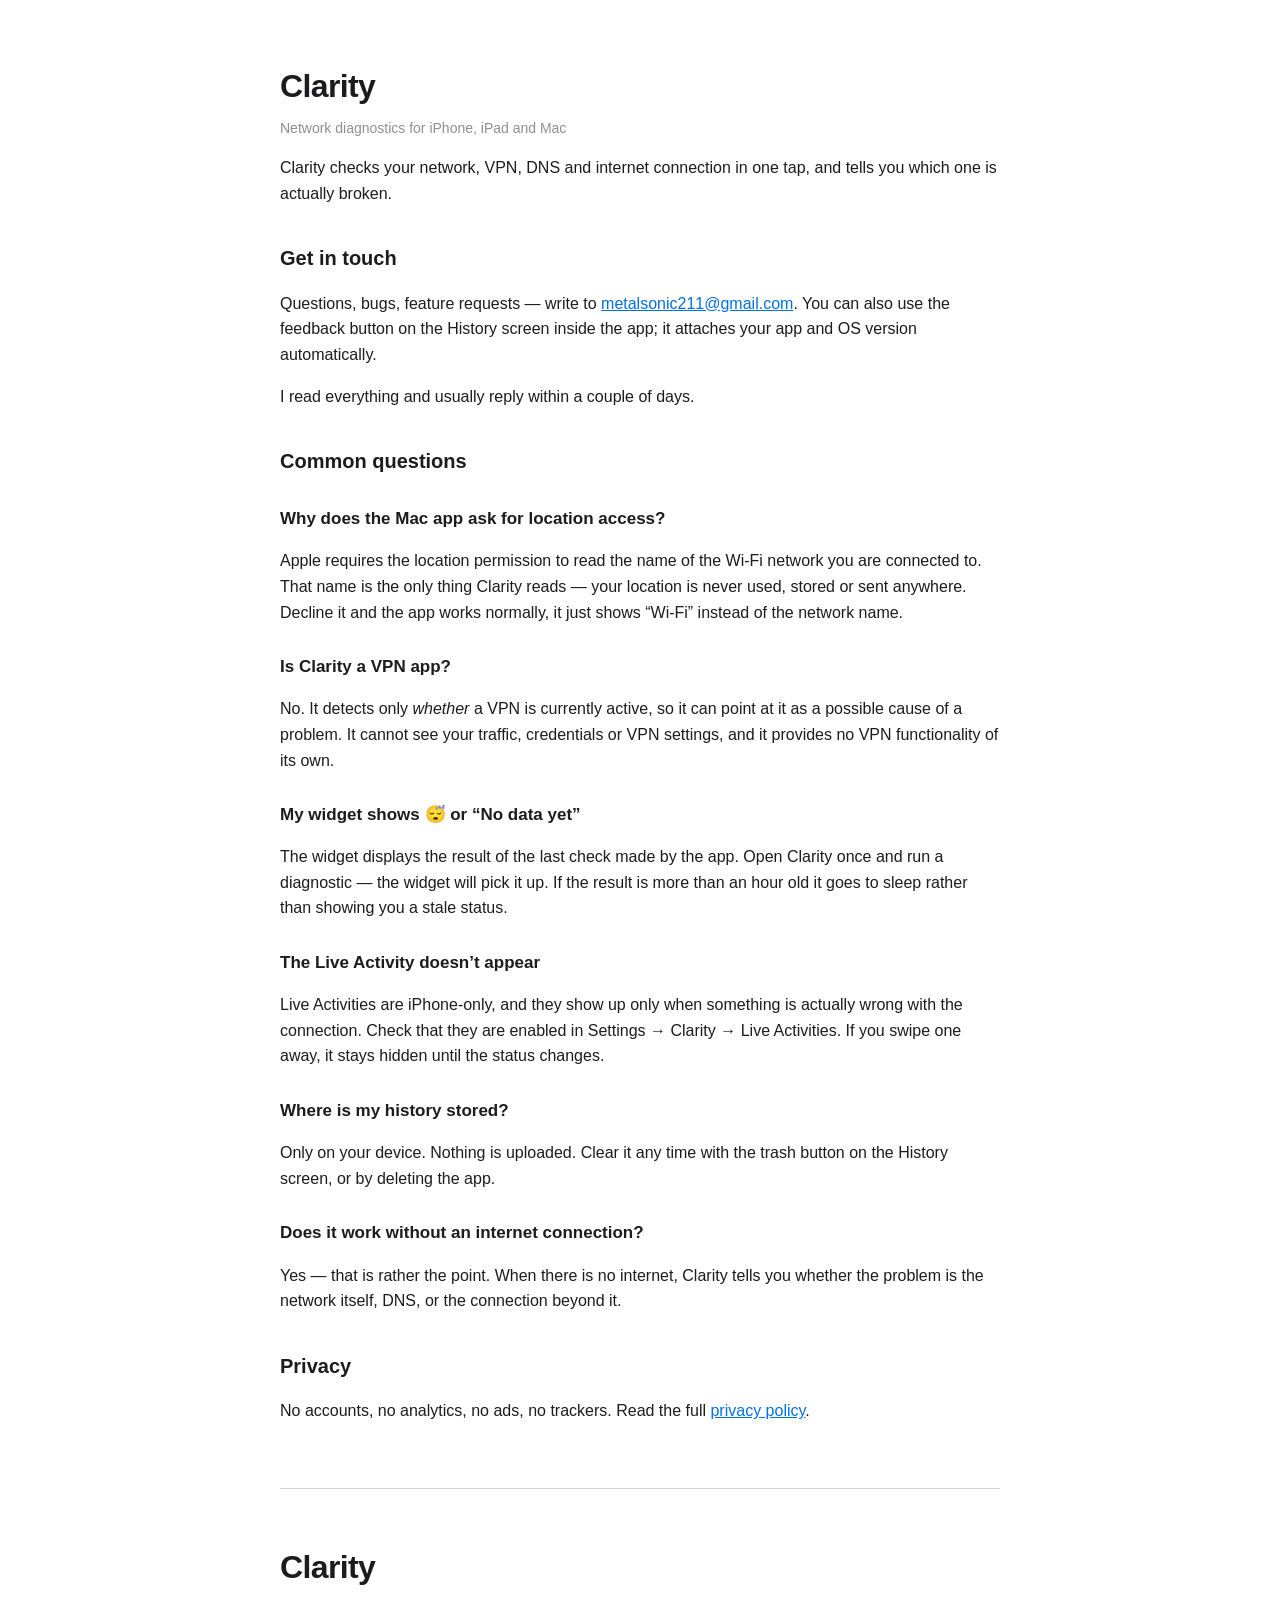
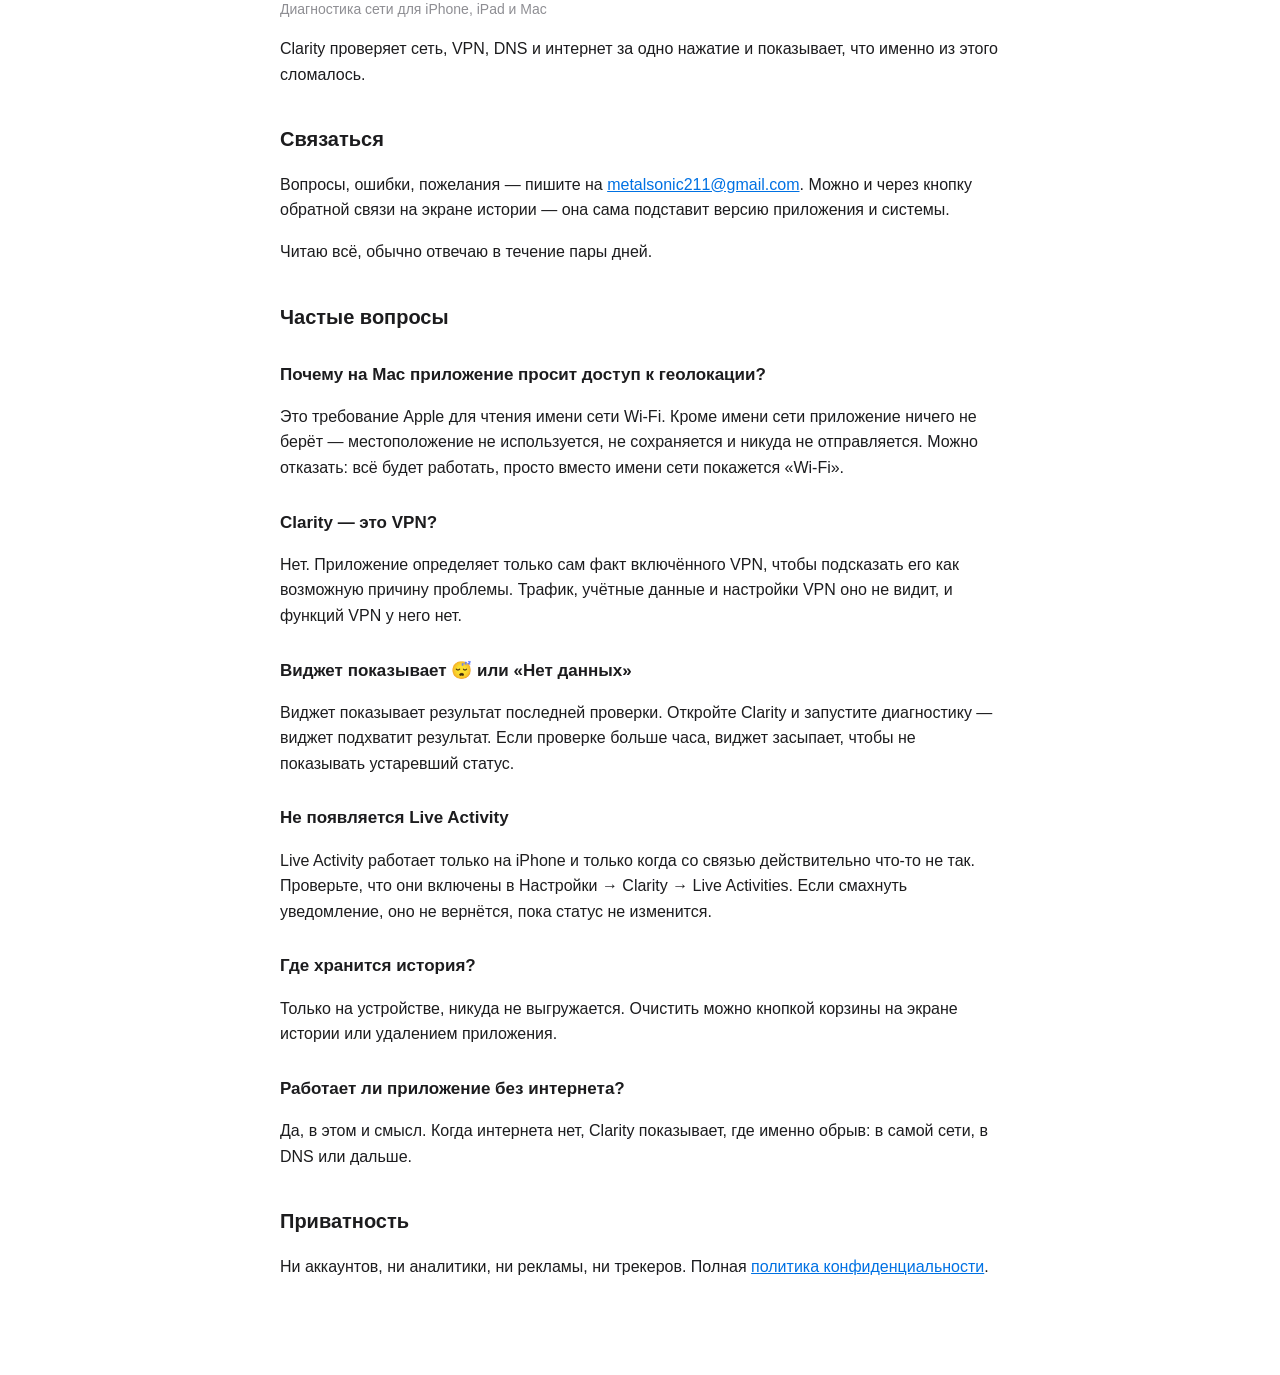
==== index.html @ 90e9c1cc "Add Clarity support and privacy pages Static bilingual pages for the two URLs App Store Connect requ" ====
<!doctype html>
<html lang="en">
<head>
<meta charset="utf-8">
<meta name="viewport" content="width=device-width, initial-scale=1">
<title>Clarity — Support</title>
<link rel="stylesheet" href="style.css">
</head>
<body>

<h1>Clarity</h1>
<p class="updated">Network diagnostics for iPhone, iPad and Mac</p>

<p>Clarity checks your network, VPN, DNS and internet connection in one tap, and
tells you which one is actually broken.</p>

<h2>Get in touch</h2>
<p>Questions, bugs, feature requests — write to
<a href="mailto:metalsonic211@gmail.com">metalsonic211@gmail.com</a>.
You can also use the feedback button on the History screen inside the app; it
attaches your app and OS version automatically.</p>
<p>I read everything and usually reply within a couple of days.</p>

<h2>Common questions</h2>

<h3>Why does the Mac app ask for location access?</h3>
<p>Apple requires the location permission to read the name of the Wi-Fi network
you are connected to. That name is the only thing Clarity reads — your location
is never used, stored or sent anywhere. Decline it and the app works normally,
it just shows “Wi-Fi” instead of the network name.</p>

<h3>Is Clarity a VPN app?</h3>
<p>No. It detects only <em>whether</em> a VPN is currently active, so it can point
at it as a possible cause of a problem. It cannot see your traffic, credentials
or VPN settings, and it provides no VPN functionality of its own.</p>

<h3>My widget shows 😴 or “No data yet”</h3>
<p>The widget displays the result of the last check made by the app. Open Clarity
once and run a diagnostic — the widget will pick it up. If the result is more than
an hour old it goes to sleep rather than showing you a stale status.</p>

<h3>The Live Activity doesn’t appear</h3>
<p>Live Activities are iPhone-only, and they show up only when something is
actually wrong with the connection. Check that they are enabled in
Settings → Clarity → Live Activities. If you swipe one away, it stays hidden
until the status changes.</p>

<h3>Where is my history stored?</h3>
<p>Only on your device. Nothing is uploaded. Clear it any time with the trash
button on the History screen, or by deleting the app.</p>

<h3>Does it work without an internet connection?</h3>
<p>Yes — that is rather the point. When there is no internet, Clarity tells you
whether the problem is the network itself, DNS, or the connection beyond it.</p>

<h2>Privacy</h2>
<p>No accounts, no analytics, no ads, no trackers.
Read the full <a href="privacy.html">privacy policy</a>.</p>

<div class="lang" lang="ru">
<h1>Clarity</h1>
<p class="updated">Диагностика сети для iPhone, iPad и Mac</p>

<p>Clarity проверяет сеть, VPN, DNS и интернет за одно нажатие и показывает,
что именно из этого сломалось.</p>

<h2>Связаться</h2>
<p>Вопросы, ошибки, пожелания — пишите на
<a href="mailto:metalsonic211@gmail.com">metalsonic211@gmail.com</a>.
Можно и через кнопку обратной связи на экране истории — она сама подставит
версию приложения и системы.</p>
<p>Читаю всё, обычно отвечаю в течение пары дней.</p>

<h2>Частые вопросы</h2>

<h3>Почему на Mac приложение просит доступ к геолокации?</h3>
<p>Это требование Apple для чтения имени сети Wi-Fi. Кроме имени сети
приложение ничего не берёт — местоположение не используется, не сохраняется
и никуда не отправляется. Можно отказать: всё будет работать, просто вместо
имени сети покажется «Wi-Fi».</p>

<h3>Clarity — это VPN?</h3>
<p>Нет. Приложение определяет только сам факт включённого VPN, чтобы подсказать
его как возможную причину проблемы. Трафик, учётные данные и настройки VPN оно
не видит, и функций VPN у него нет.</p>

<h3>Виджет показывает 😴 или «Нет данных»</h3>
<p>Виджет показывает результат последней проверки. Откройте Clarity и запустите
диагностику — виджет подхватит результат. Если проверке больше часа, виджет
засыпает, чтобы не показывать устаревший статус.</p>

<h3>Не появляется Live Activity</h3>
<p>Live Activity работает только на iPhone и только когда со связью
действительно что-то не так. Проверьте, что они включены в
Настройки → Clarity → Live Activities. Если смахнуть уведомление, оно
не вернётся, пока статус не изменится.</p>

<h3>Где хранится история?</h3>
<p>Только на устройстве, никуда не выгружается. Очистить можно кнопкой корзины
на экране истории или удалением приложения.</p>

<h3>Работает ли приложение без интернета?</h3>
<p>Да, в этом и смысл. Когда интернета нет, Clarity показывает, где именно
обрыв: в самой сети, в DNS или дальше.</p>

<h2>Приватность</h2>
<p>Ни аккаунтов, ни аналитики, ни рекламы, ни трекеров.
Полная <a href="privacy.html">политика конфиденциальности</a>.</p>
</div>

</body>
</html>
---- style.css ----
:root { color-scheme: light dark; }
body {
  max-width: 720px; margin: 0 auto; padding: 40px 20px 80px;
  font: 16px/1.6 -apple-system, BlinkMacSystemFont, "Segoe UI", Roboto, sans-serif;
  color: #1c1c1e; background: #fff;
}
h1 { font-size: 32px; letter-spacing: -0.02em; margin-bottom: 4px; }
h2 { font-size: 20px; margin-top: 36px; }
h3 { font-size: 17px; margin-top: 28px; margin-bottom: 4px; }
.updated { color: #8e8e93; font-size: 14px; margin-top: 0; }
ul { padding-left: 22px; }
li { margin: 6px 0; }
a { color: #0071e3; }
code { background: #f2f2f7; padding: 2px 6px; border-radius: 5px; font-size: 14px; }
.lang { margin-top: 64px; padding-top: 32px; border-top: 1px solid #d1d1d6; }
.nav { font-size: 14px; margin-bottom: 32px; }

@media (prefers-color-scheme: dark) {
  body { color: #f2f2f7; background: #1c1c1e; }
  code { background: #2c2c2e; }
  a { color: #0a84ff; }
  .lang { border-color: #38383a; }
}
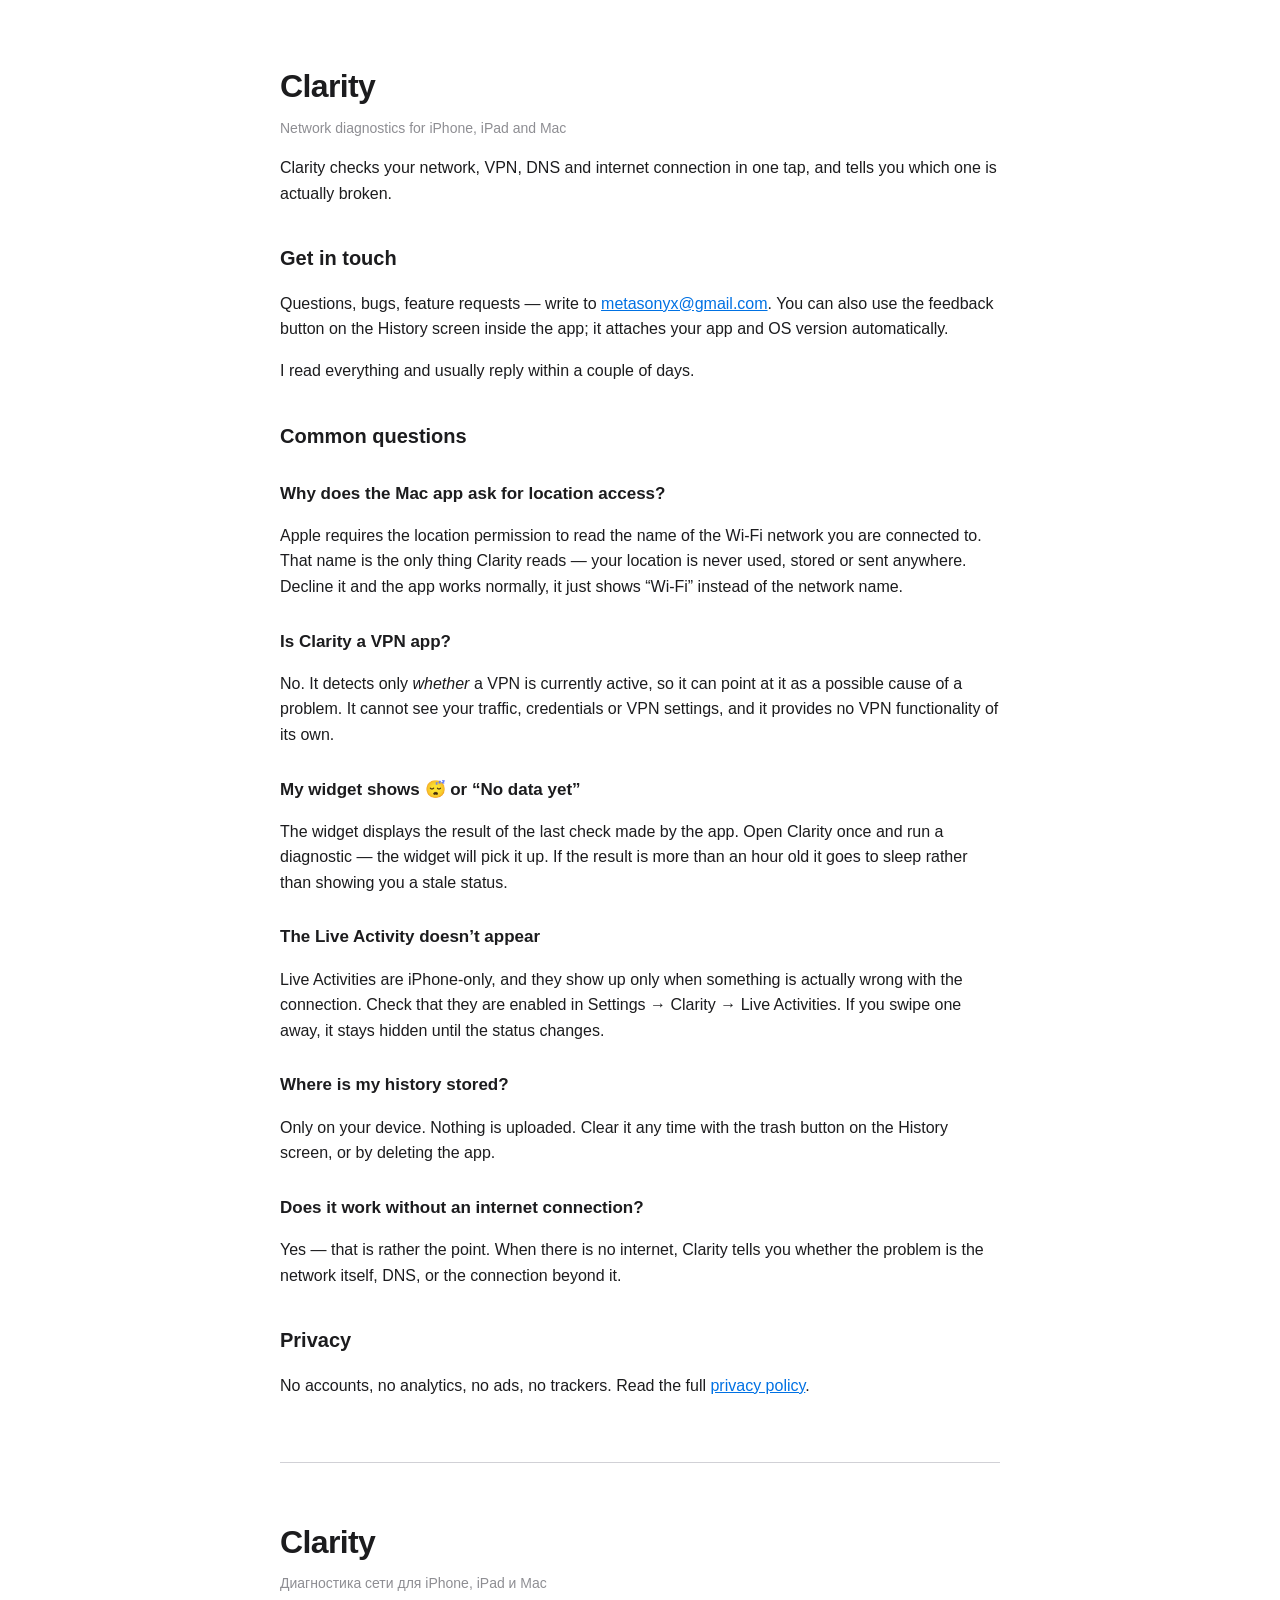
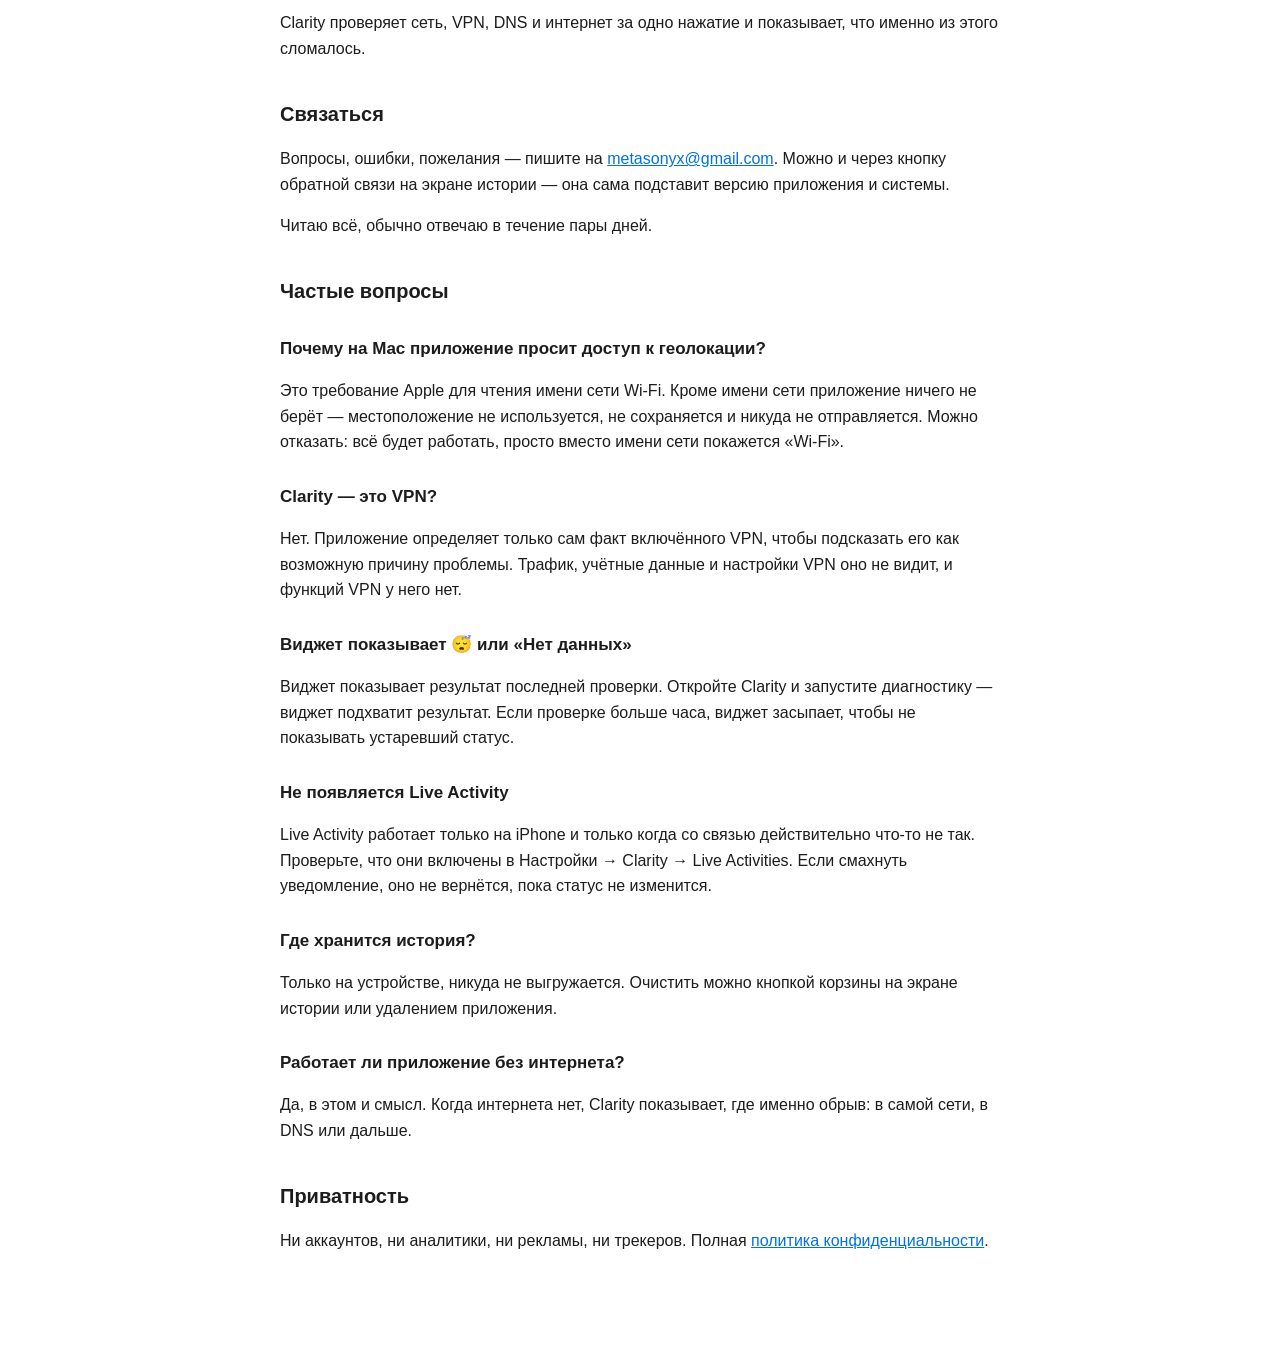
==== commit 62001c7a: "Use metasonyx@gmail.com as the public contact address Co-Authored-By: Claude Opus 5 <noreply@anthrop" ====
--- a/index.html
+++ b/index.html
@@ -16,7 +16,7 @@
 
 <h2>Get in touch</h2>
 <p>Questions, bugs, feature requests — write to
-<a href="mailto:metalsonic211@gmail.com">metalsonic211@gmail.com</a>.
+<a href="mailto:metasonyx@gmail.com">metasonyx@gmail.com</a>.
 You can also use the feedback button on the History screen inside the app; it
 attaches your app and OS version automatically.</p>
 <p>I read everything and usually reply within a couple of days.</p>
@@ -66,7 +66,7 @@
 
 <h2>Связаться</h2>
 <p>Вопросы, ошибки, пожелания — пишите на
-<a href="mailto:metalsonic211@gmail.com">metalsonic211@gmail.com</a>.
+<a href="mailto:metasonyx@gmail.com">metasonyx@gmail.com</a>.
 Можно и через кнопку обратной связи на экране истории — она сама подставит
 версию приложения и системы.</p>
 <p>Читаю всё, обычно отвечаю в течение пары дней.</p>
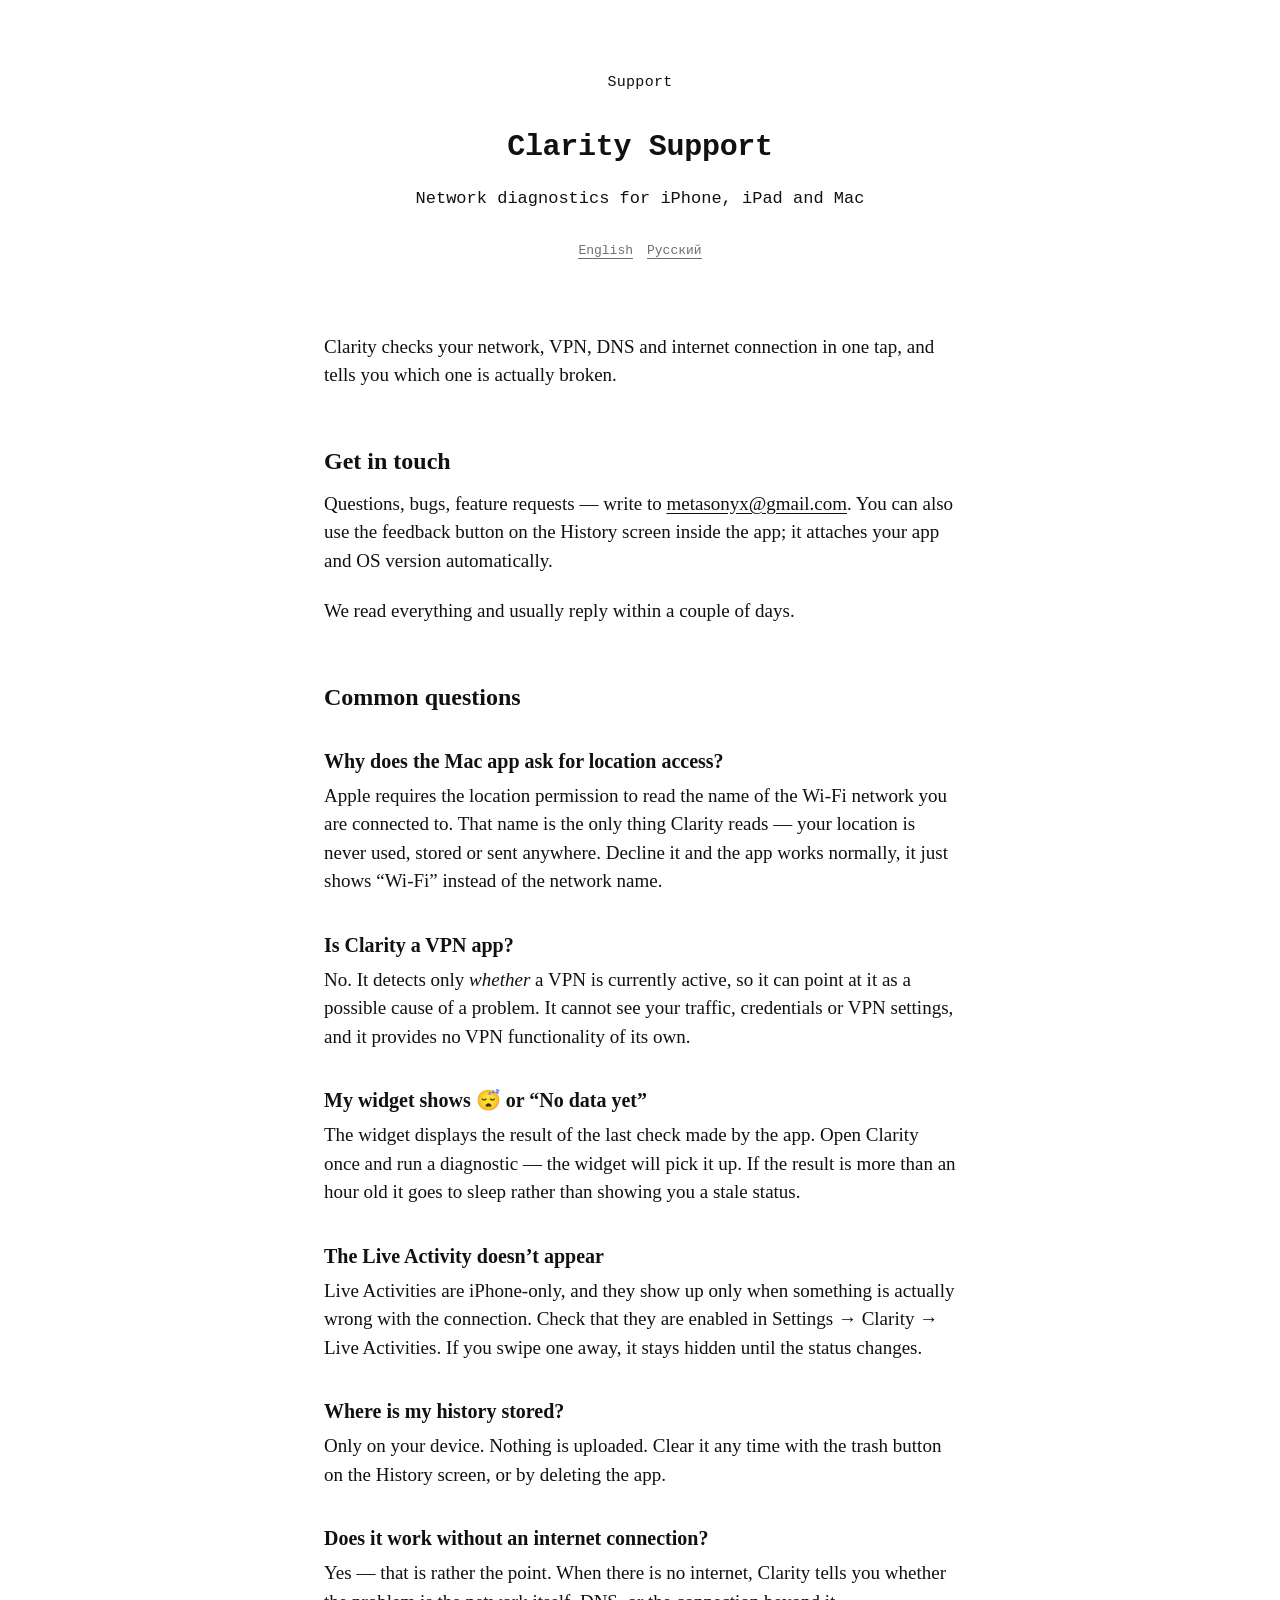
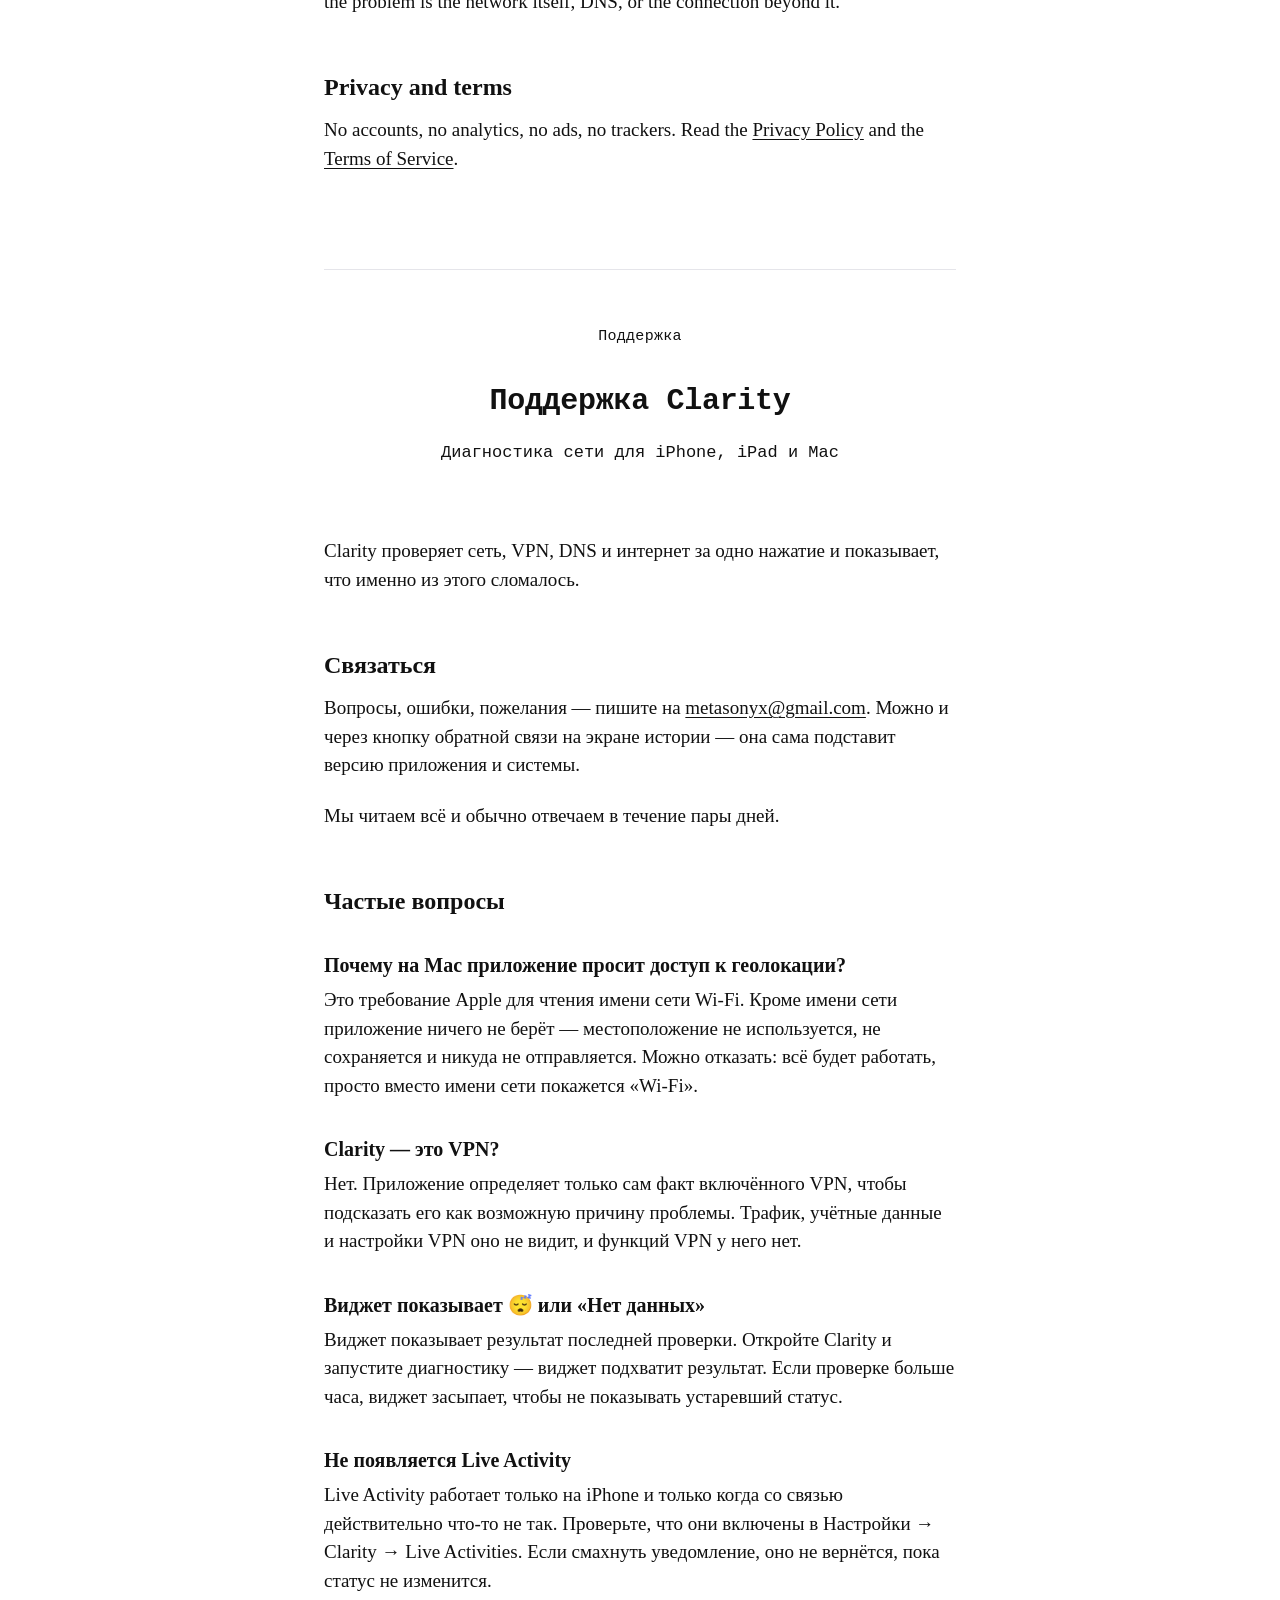
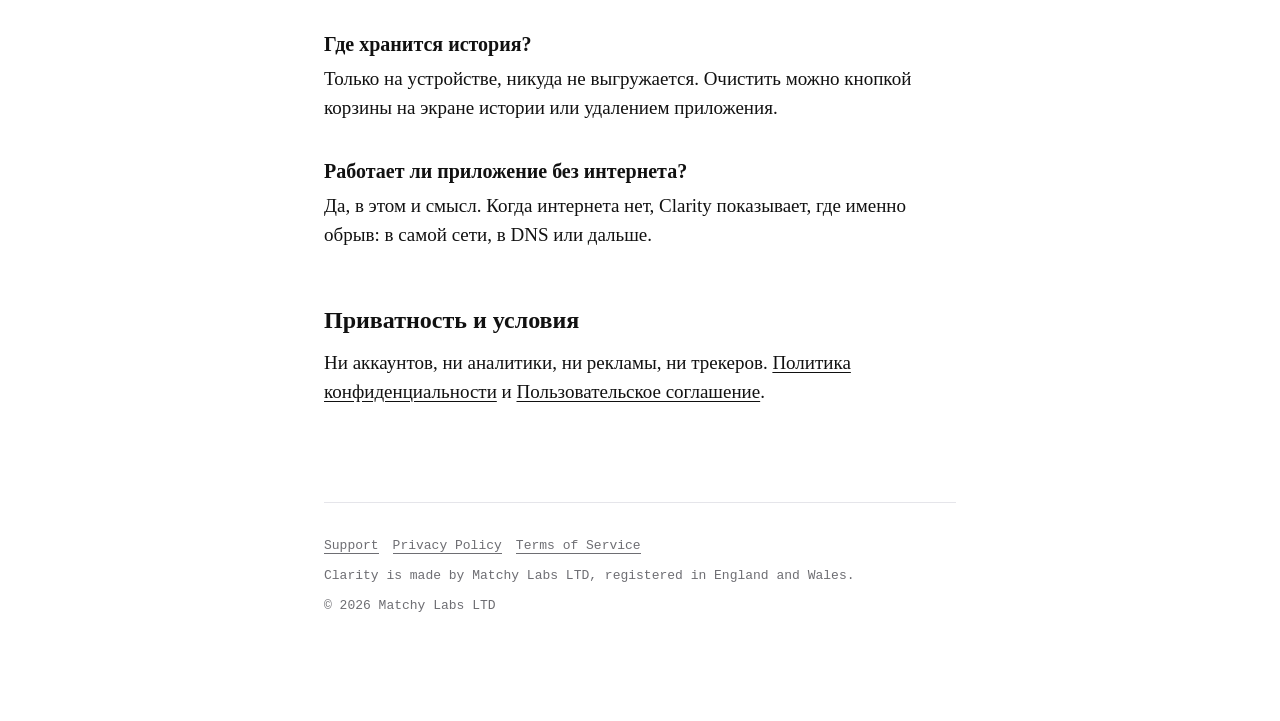
==== commit 598c9174: "Restyle site, add Terms of Service, switch legal entity to Matchy Labs LTD - Hivemind-style pages: m" ====
--- a/index.html
+++ b/index.html
@@ -8,8 +8,14 @@
 </head>
 <body>
 
-<h1>Clarity</h1>
-<p class="updated">Network diagnostics for iPhone, iPad and Mac</p>
+<header class="doc-head">
+  <p class="kicker">Support</p>
+  <h1>Clarity Support</h1>
+  <p class="updated">Network diagnostics for iPhone, iPad and Mac</p>
+  <p class="langs"><a href="#en">English</a><a href="#ru">Русский</a></p>
+</header>
+
+<main id="en">
 
 <p>Clarity checks your network, VPN, DNS and internet connection in one tap, and
 tells you which one is actually broken.</p>
@@ -19,7 +25,7 @@
 <a href="mailto:metasonyx@gmail.com">metasonyx@gmail.com</a>.
 You can also use the feedback button on the History screen inside the app; it
 attaches your app and OS version automatically.</p>
-<p>I read everything and usually reply within a couple of days.</p>
+<p>We read everything and usually reply within a couple of days.</p>
 
 <h2>Common questions</h2>
 
@@ -53,13 +59,19 @@
 <p>Yes — that is rather the point. When there is no internet, Clarity tells you
 whether the problem is the network itself, DNS, or the connection beyond it.</p>
 
-<h2>Privacy</h2>
-<p>No accounts, no analytics, no ads, no trackers.
-Read the full <a href="privacy.html">privacy policy</a>.</p>
+<h2>Privacy and terms</h2>
+<p>No accounts, no analytics, no ads, no trackers. Read the
+<a href="privacy.html">Privacy Policy</a> and the <a href="terms.html">Terms of Service</a>.</p>
 
-<div class="lang" lang="ru">
-<h1>Clarity</h1>
-<p class="updated">Диагностика сети для iPhone, iPad и Mac</p>
+</main>
+
+<main id="ru" lang="ru">
+
+<header class="doc-head">
+  <p class="kicker">Поддержка</p>
+  <h1>Поддержка Clarity</h1>
+  <p class="updated">Диагностика сети для iPhone, iPad и Mac</p>
+</header>
 
 <p>Clarity проверяет сеть, VPN, DNS и интернет за одно нажатие и показывает,
 что именно из этого сломалось.</p>
@@ -69,7 +81,7 @@
 <a href="mailto:metasonyx@gmail.com">metasonyx@gmail.com</a>.
 Можно и через кнопку обратной связи на экране истории — она сама подставит
 версию приложения и системы.</p>
-<p>Читаю всё, обычно отвечаю в течение пары дней.</p>
+<p>Мы читаем всё и обычно отвечаем в течение пары дней.</p>
 
 <h2>Частые вопросы</h2>
 
@@ -103,10 +115,18 @@
 <p>Да, в этом и смысл. Когда интернета нет, Clarity показывает, где именно
 обрыв: в самой сети, в DNS или дальше.</p>
 
-<h2>Приватность</h2>
+<h2>Приватность и условия</h2>
 <p>Ни аккаунтов, ни аналитики, ни рекламы, ни трекеров.
-Полная <a href="privacy.html">политика конфиденциальности</a>.</p>
-</div>
+<a href="privacy.html">Политика конфиденциальности</a> и
+<a href="terms.html">Пользовательское соглашение</a>.</p>
+
+</main>
+
+<footer>
+  <p><a href="./">Support</a><a href="privacy.html">Privacy Policy</a><a href="terms.html">Terms of Service</a></p>
+  <p>Clarity is made by Matchy Labs LTD, registered in England and Wales.</p>
+  <p>© 2026 Matchy Labs LTD</p>
+</footer>
 
 </body>
 </html>
--- a/style.css
+++ b/style.css
@@ -1,23 +1,65 @@
-:root { color-scheme: light dark; }
+/* Clarity support & legal pages. Шапка — моноширинная, текст — с засечками,
+   определяемые термины — жирные с подчёркиванием. Одна колонка, много воздуха. */
+:root {
+  color-scheme: light dark;
+  --bg: #ffffff;
+  --fg: #111111;
+  --muted: #6e6e73;
+  --rule: #e5e5ea;
+  --mono: ui-monospace, "SF Mono", Menlo, Consolas, monospace;
+  --serif: "Iowan Old Style", "Charter", "Palatino Linotype", "Book Antiqua", Georgia, serif;
+}
+@media (prefers-color-scheme: dark) {
+  :root { --bg: #000000; --fg: #f2f2f7; --muted: #98989d; --rule: #2c2c2e; }
+}
+* { box-sizing: border-box; }
+html { -webkit-text-size-adjust: 100%; }
 body {
-  max-width: 720px; margin: 0 auto; padding: 40px 20px 80px;
-  font: 16px/1.6 -apple-system, BlinkMacSystemFont, "Segoe UI", Roboto, sans-serif;
-  color: #1c1c1e; background: #fff;
+  max-width: 680px;
+  margin: 0 auto;
+  padding: 72px 24px 96px;
+  font-family: var(--serif);
+  font-size: 19px;
+  line-height: 1.5;
+  color: var(--fg);
+  background: var(--bg);
 }
-h1 { font-size: 32px; letter-spacing: -0.02em; margin-bottom: 4px; }
-h2 { font-size: 20px; margin-top: 36px; }
-h3 { font-size: 17px; margin-top: 28px; margin-bottom: 4px; }
-.updated { color: #8e8e93; font-size: 14px; margin-top: 0; }
-ul { padding-left: 22px; }
-li { margin: 6px 0; }
-a { color: #0071e3; }
-code { background: #f2f2f7; padding: 2px 6px; border-radius: 5px; font-size: 14px; }
-.lang { margin-top: 64px; padding-top: 32px; border-top: 1px solid #d1d1d6; }
-.nav { font-size: 14px; margin-bottom: 32px; }
-
-@media (prefers-color-scheme: dark) {
-  body { color: #f2f2f7; background: #1c1c1e; }
-  code { background: #2c2c2e; }
-  a { color: #0a84ff; }
-  .lang { border-color: #38383a; }
+.doc-head {
+  text-align: center;
+  margin: 0 0 72px;
+  font-family: var(--mono);
 }
+.kicker { font-size: 15px; letter-spacing: 0.02em; margin: 0 0 30px; }
+.doc-head h1 { font-size: 30px; font-weight: 700; letter-spacing: -0.01em; margin: 0 0 16px; }
+.updated { font-size: 17px; margin: 0; }
+.langs { font-size: 13px; color: var(--muted); margin: 30px 0 0; }
+.langs a { color: inherit; text-decoration: none; border-bottom: 1px solid currentColor; }
+.langs a + a { margin-left: 14px; }
+h2 { font-size: 24px; font-weight: 700; line-height: 1.25; margin: 56px 0 14px; }
+h3 { font-size: 20px; font-weight: 700; line-height: 1.3; margin: 36px 0 8px; }
+p { margin: 0 0 22px; }
+ul { padding-left: 26px; margin: 0 0 22px; }
+li { margin: 8px 0; }
+dfn { font-style: normal; font-weight: 700; text-decoration: underline; text-underline-offset: 3px; }
+a { color: inherit; text-decoration: underline; text-underline-offset: 3px; }
+strong { font-weight: 700; }
+.placeholder { background: #fff3b0; color: #111; padding: 0 4px; }
+main + main { margin-top: 96px; padding-top: 56px; border-top: 1px solid var(--rule); }
+footer {
+  margin-top: 96px;
+  padding-top: 32px;
+  border-top: 1px solid var(--rule);
+  font-family: var(--mono);
+  font-size: 13px;
+  line-height: 1.7;
+  color: var(--muted);
+}
+footer a { text-decoration: none; border-bottom: 1px solid currentColor; }
+footer a + a { margin-left: 14px; }
+footer p { margin: 0 0 8px; }
+@media (max-width: 480px) {
+  body { font-size: 17px; padding: 48px 20px 72px; }
+  .doc-head { margin-bottom: 56px; }
+  .doc-head h1 { font-size: 24px; }
+  h2 { font-size: 22px; margin-top: 44px; }
+}
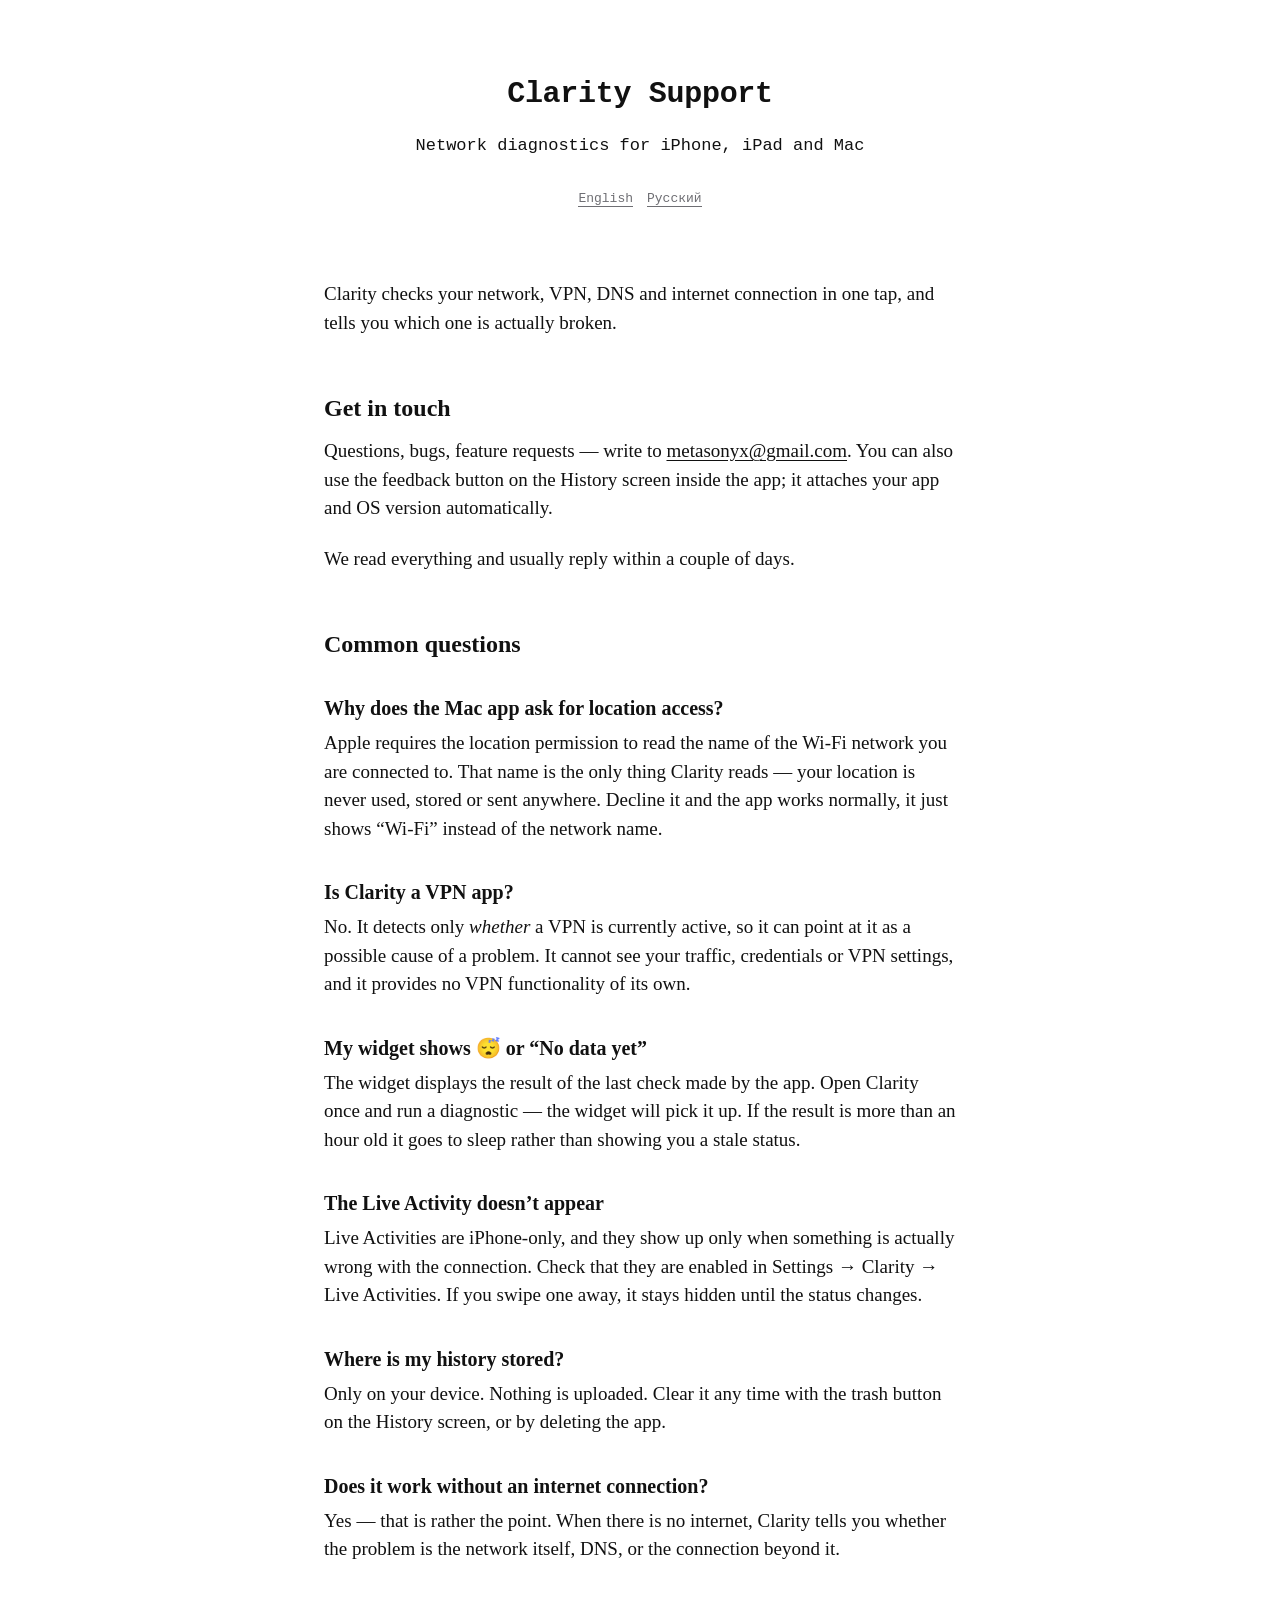
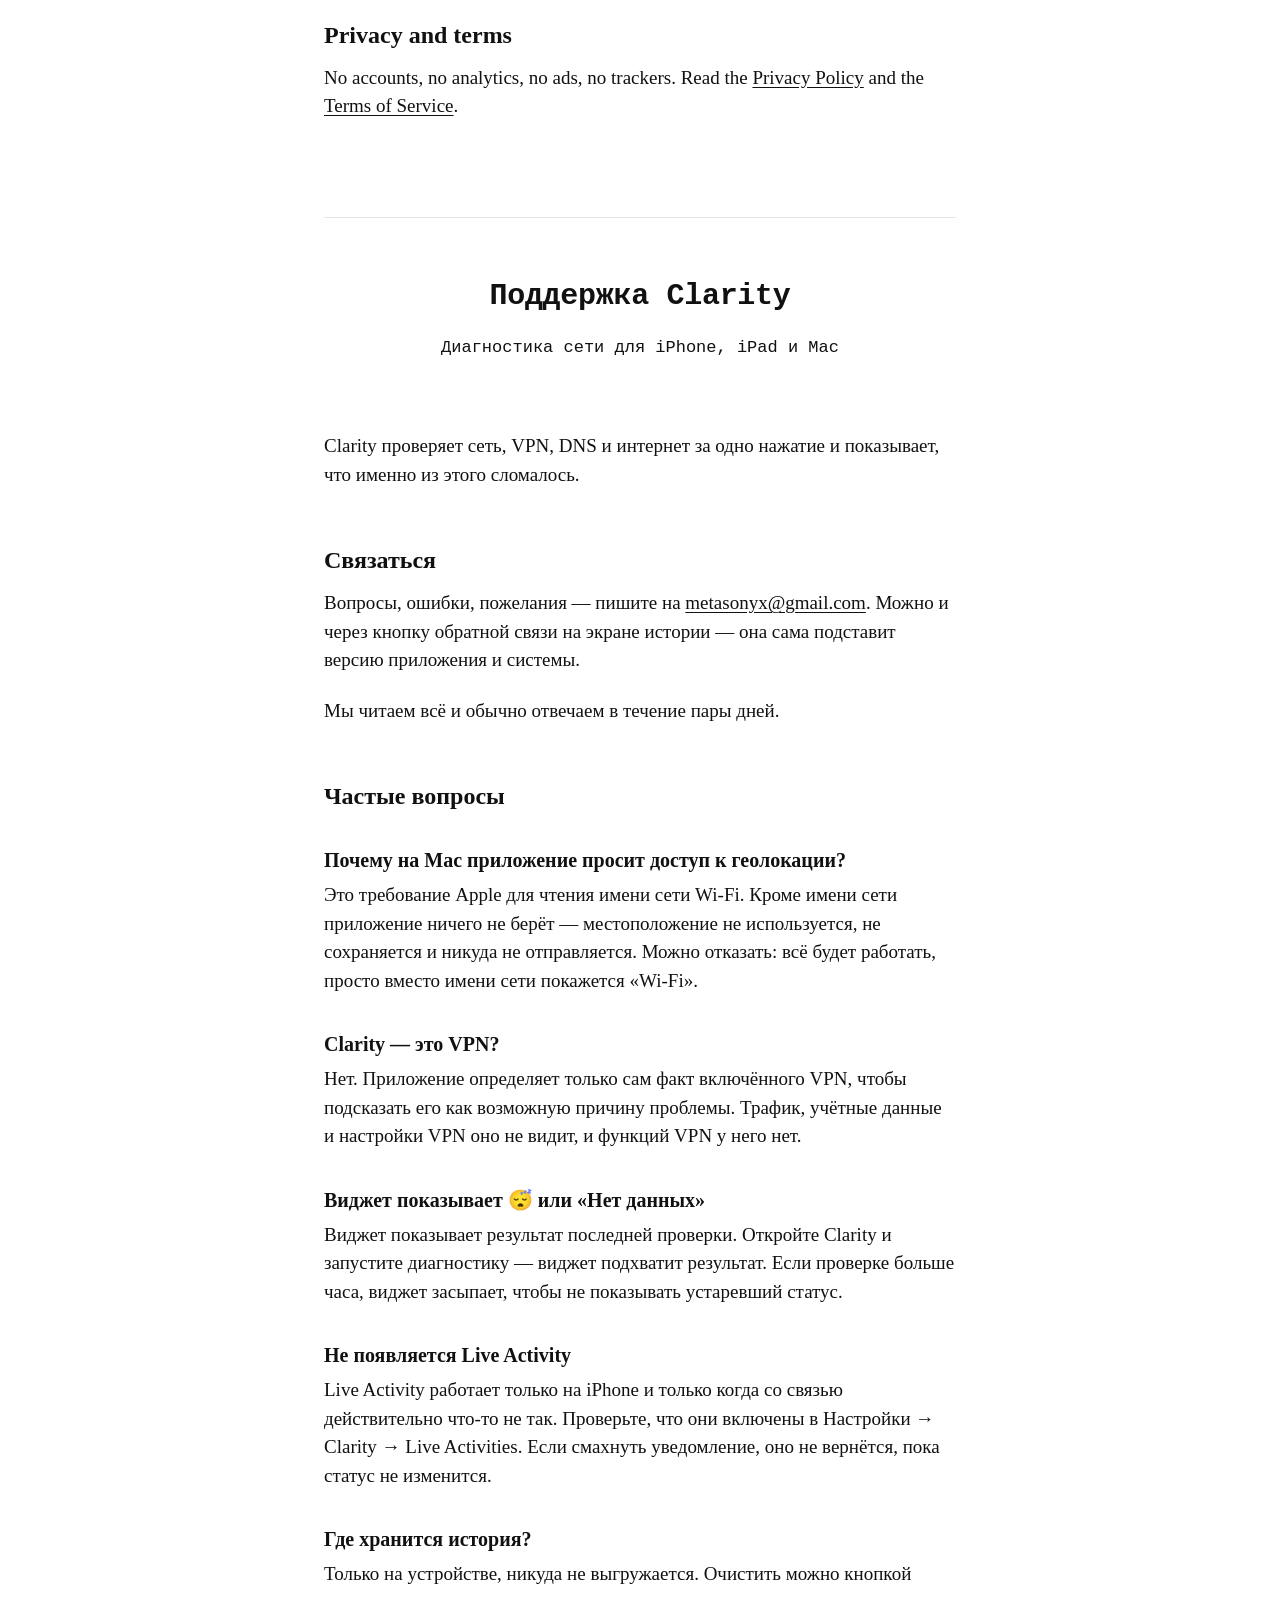
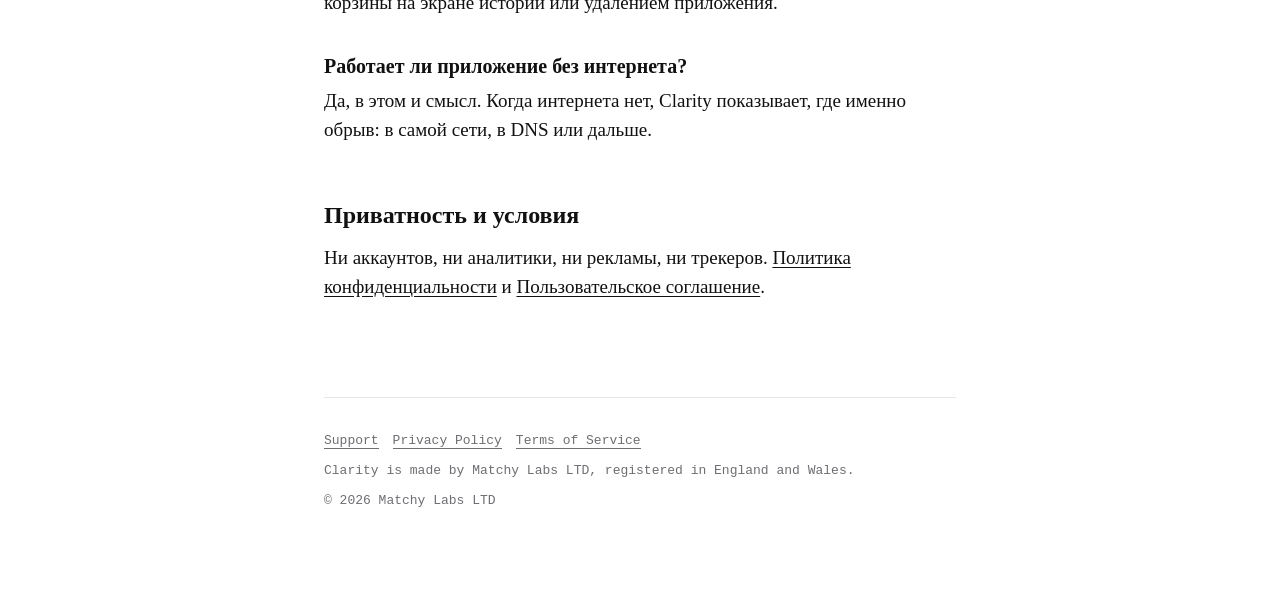
==== commit 82237ffa: "Legal pages: drop the kicker above titles, move the revision date to the end Co-Authored-By: Claude " ====
--- a/index.html
+++ b/index.html
@@ -9,9 +9,8 @@
 <body>
 
 <header class="doc-head">
-  <p class="kicker">Support</p>
   <h1>Clarity Support</h1>
-  <p class="updated">Network diagnostics for iPhone, iPad and Mac</p>
+  <p class="subtitle">Network diagnostics for iPhone, iPad and Mac</p>
   <p class="langs"><a href="#en">English</a><a href="#ru">Русский</a></p>
 </header>
 
@@ -68,9 +67,8 @@
 <main id="ru" lang="ru">
 
 <header class="doc-head">
-  <p class="kicker">Поддержка</p>
   <h1>Поддержка Clarity</h1>
-  <p class="updated">Диагностика сети для iPhone, iPad и Mac</p>
+  <p class="subtitle">Диагностика сети для iPhone, iPad и Mac</p>
 </header>
 
 <p>Clarity проверяет сеть, VPN, DNS и интернет за одно нажатие и показывает,
--- a/style.css
+++ b/style.css
@@ -29,9 +29,9 @@
   margin: 0 0 72px;
   font-family: var(--mono);
 }
-.kicker { font-size: 15px; letter-spacing: 0.02em; margin: 0 0 30px; }
-.doc-head h1 { font-size: 30px; font-weight: 700; letter-spacing: -0.01em; margin: 0 0 16px; }
-.updated { font-size: 17px; margin: 0; }
+.doc-head h1 { font-size: 30px; font-weight: 700; letter-spacing: -0.01em; margin: 0; }
+.subtitle { font-size: 17px; margin: 16px 0 0; }
+.doc-date { font-family: var(--mono); font-size: 14px; color: var(--muted); text-align: center; margin: 56px 0 0; }
 .langs { font-size: 13px; color: var(--muted); margin: 30px 0 0; }
 .langs a { color: inherit; text-decoration: none; border-bottom: 1px solid currentColor; }
 .langs a + a { margin-left: 14px; }
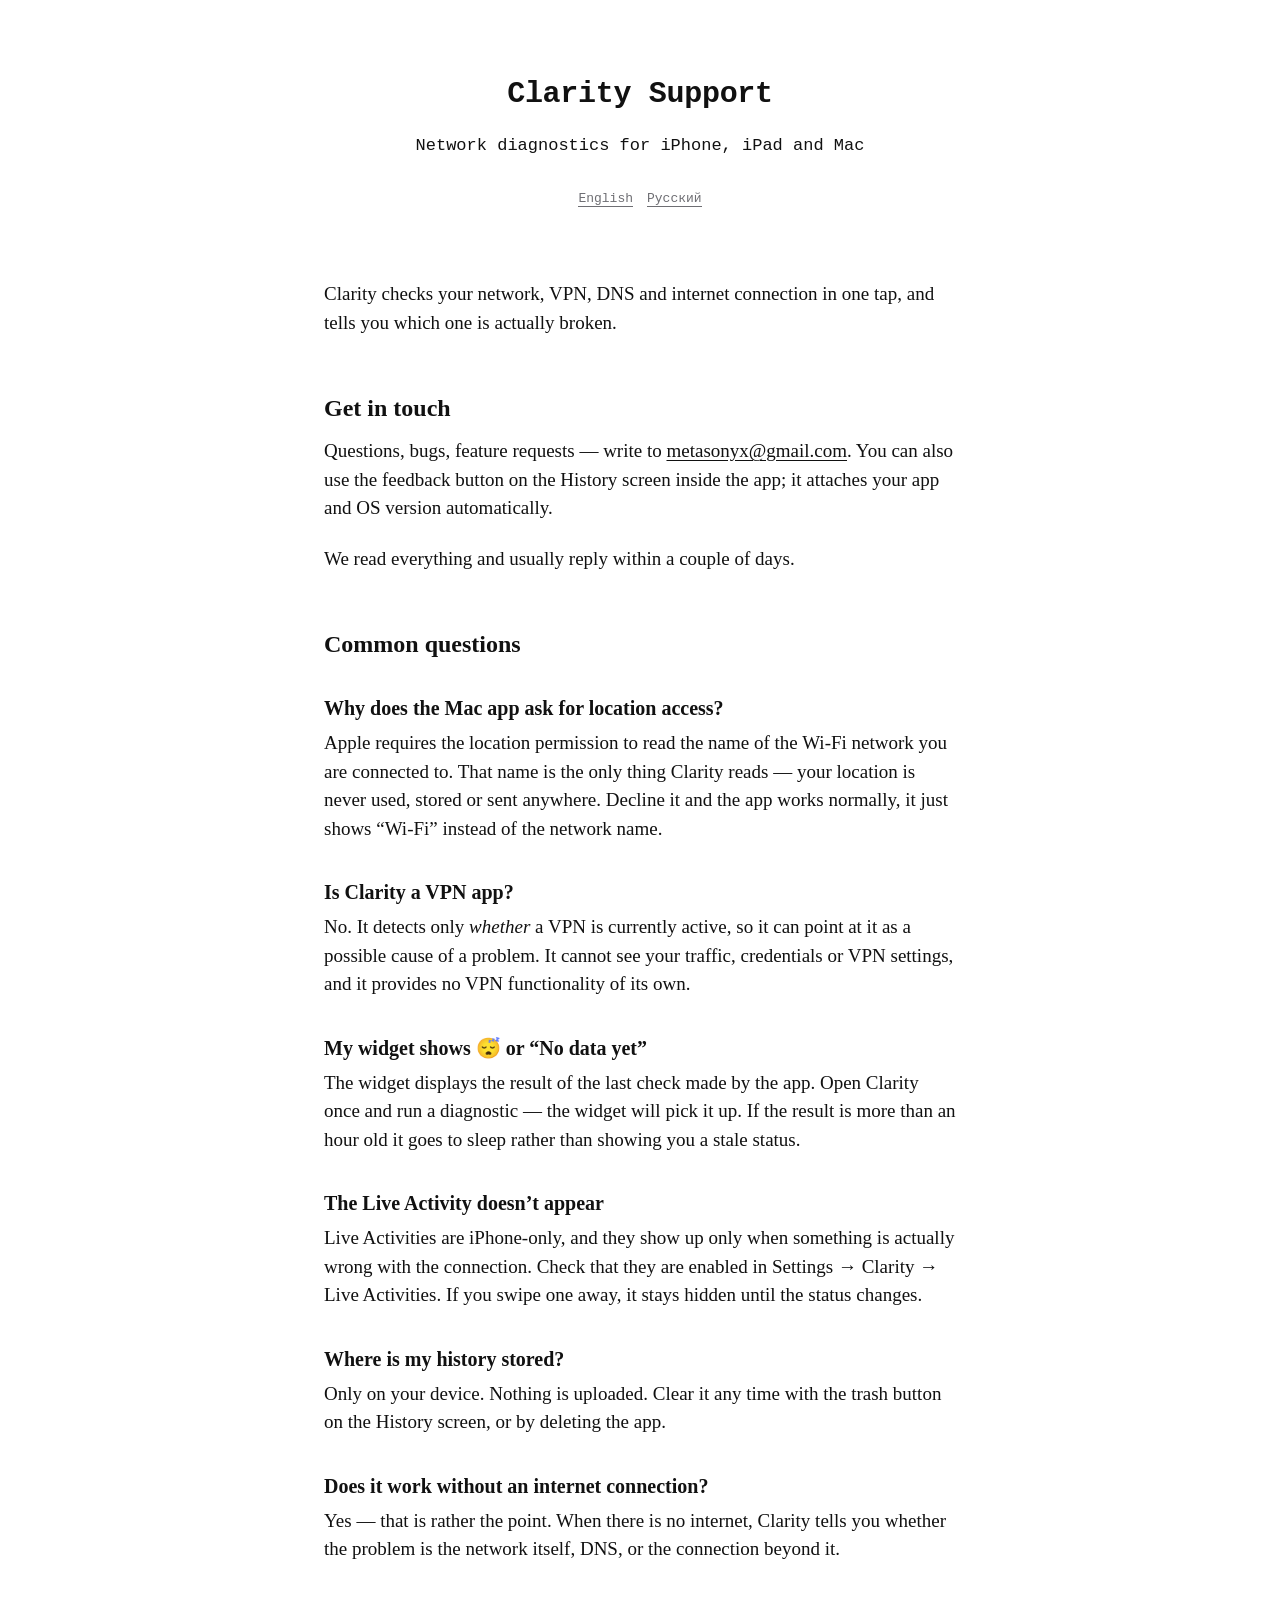
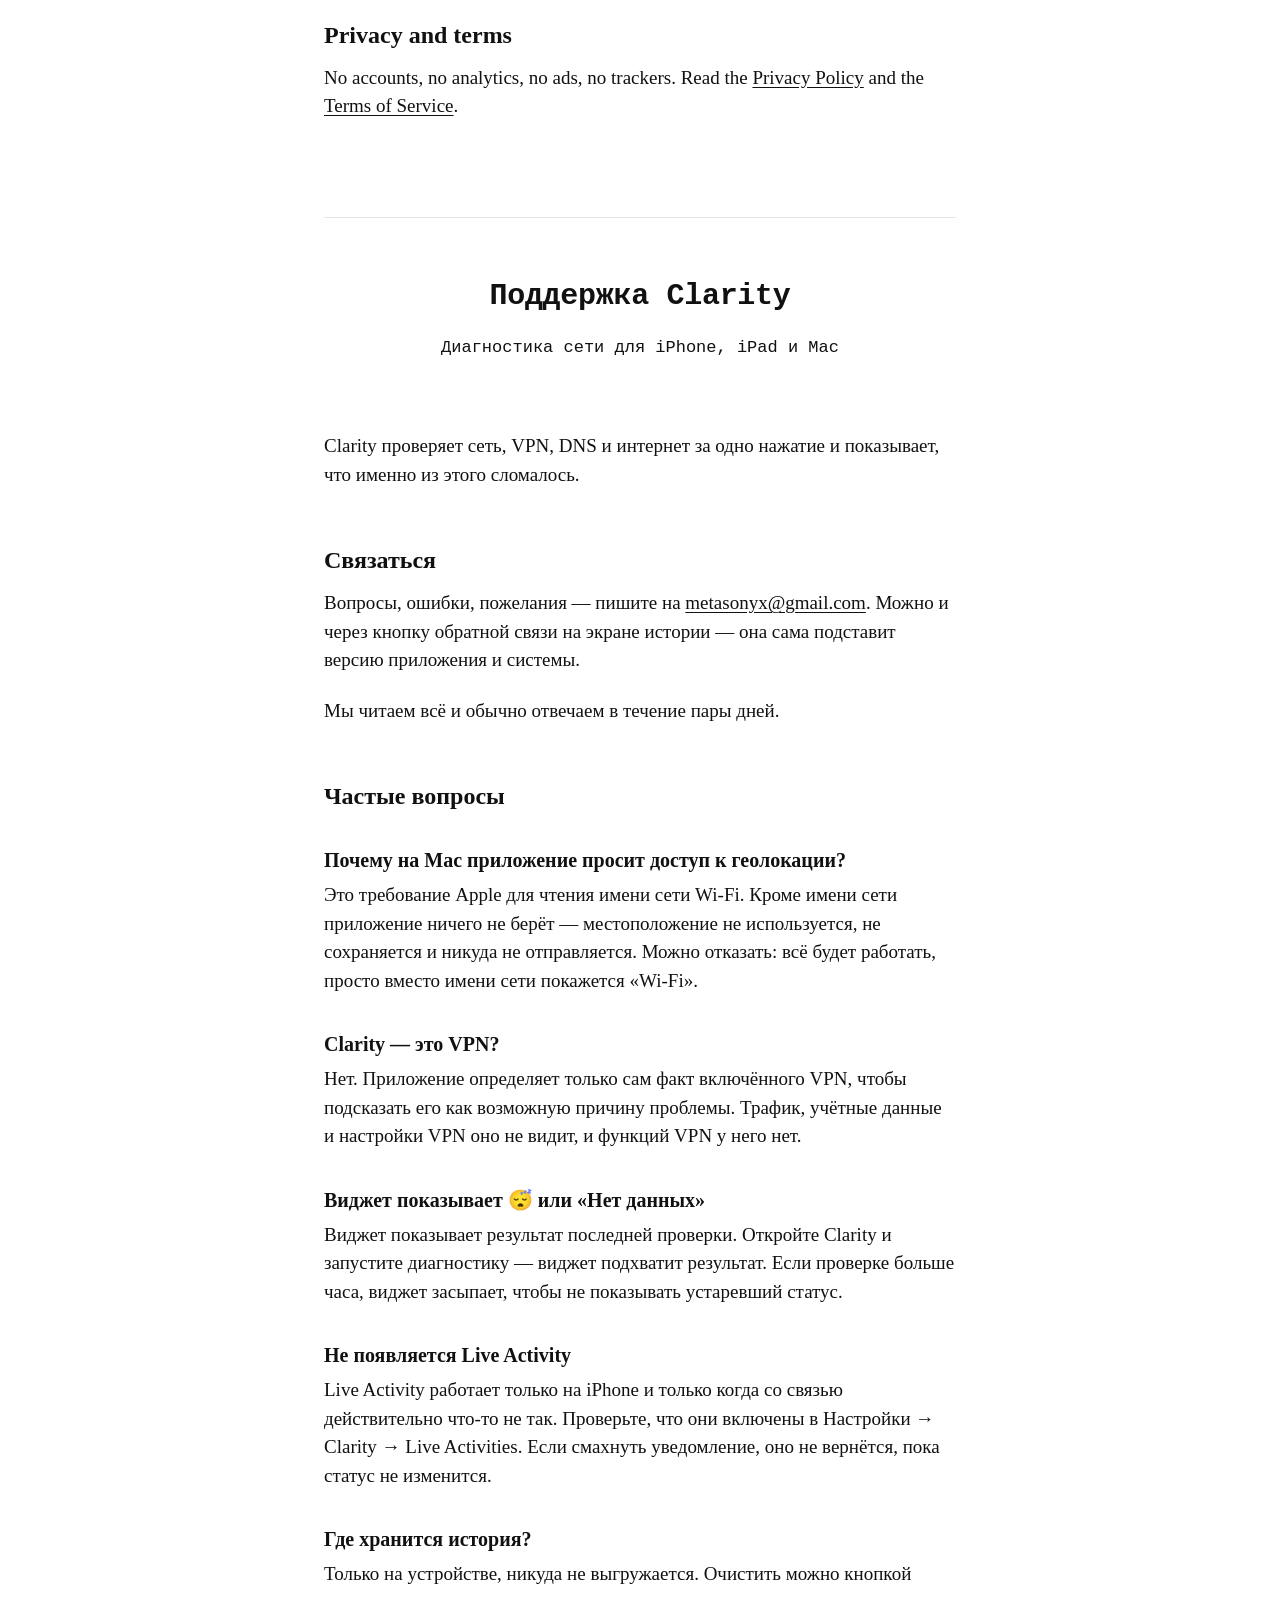
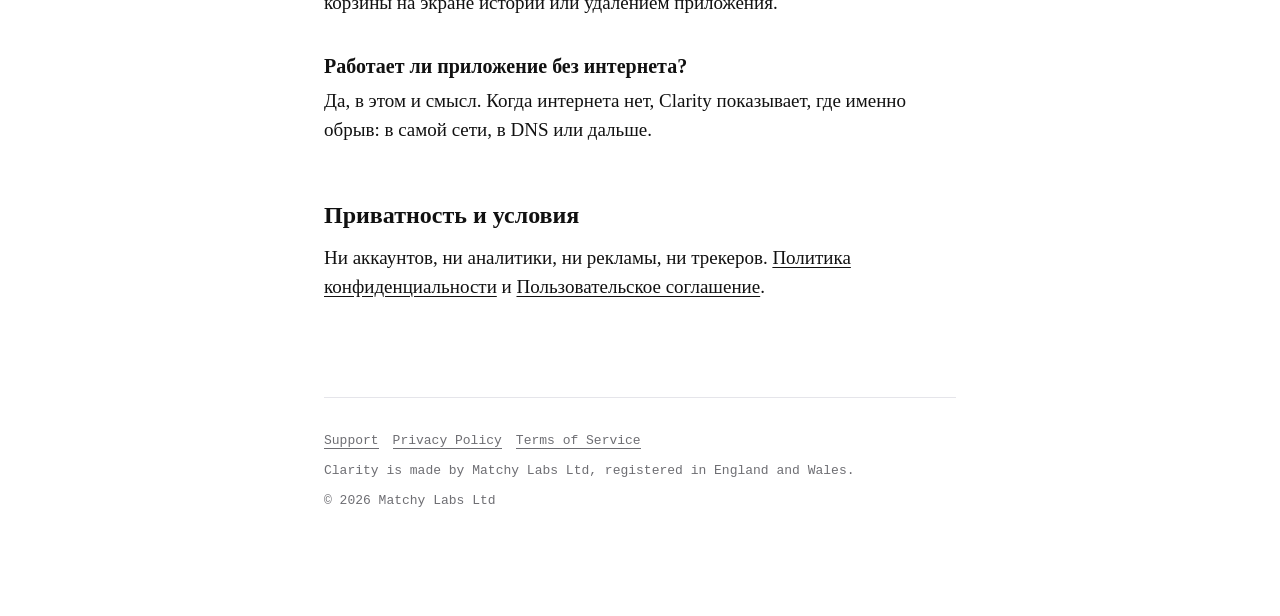
==== commit 20fedf3e: "Fill in Matchy Labs Ltd company number, registered office and email Co-Authored-By: Claude Opus 5.5 " ====
--- a/index.html
+++ b/index.html
@@ -122,8 +122,8 @@
 
 <footer>
   <p><a href="./">Support</a><a href="privacy.html">Privacy Policy</a><a href="terms.html">Terms of Service</a></p>
-  <p>Clarity is made by Matchy Labs LTD, registered in England and Wales.</p>
-  <p>© 2026 Matchy Labs LTD</p>
+  <p>Clarity is made by Matchy Labs Ltd, registered in England and Wales.</p>
+  <p>© 2026 Matchy Labs Ltd</p>
 </footer>
 
 </body>
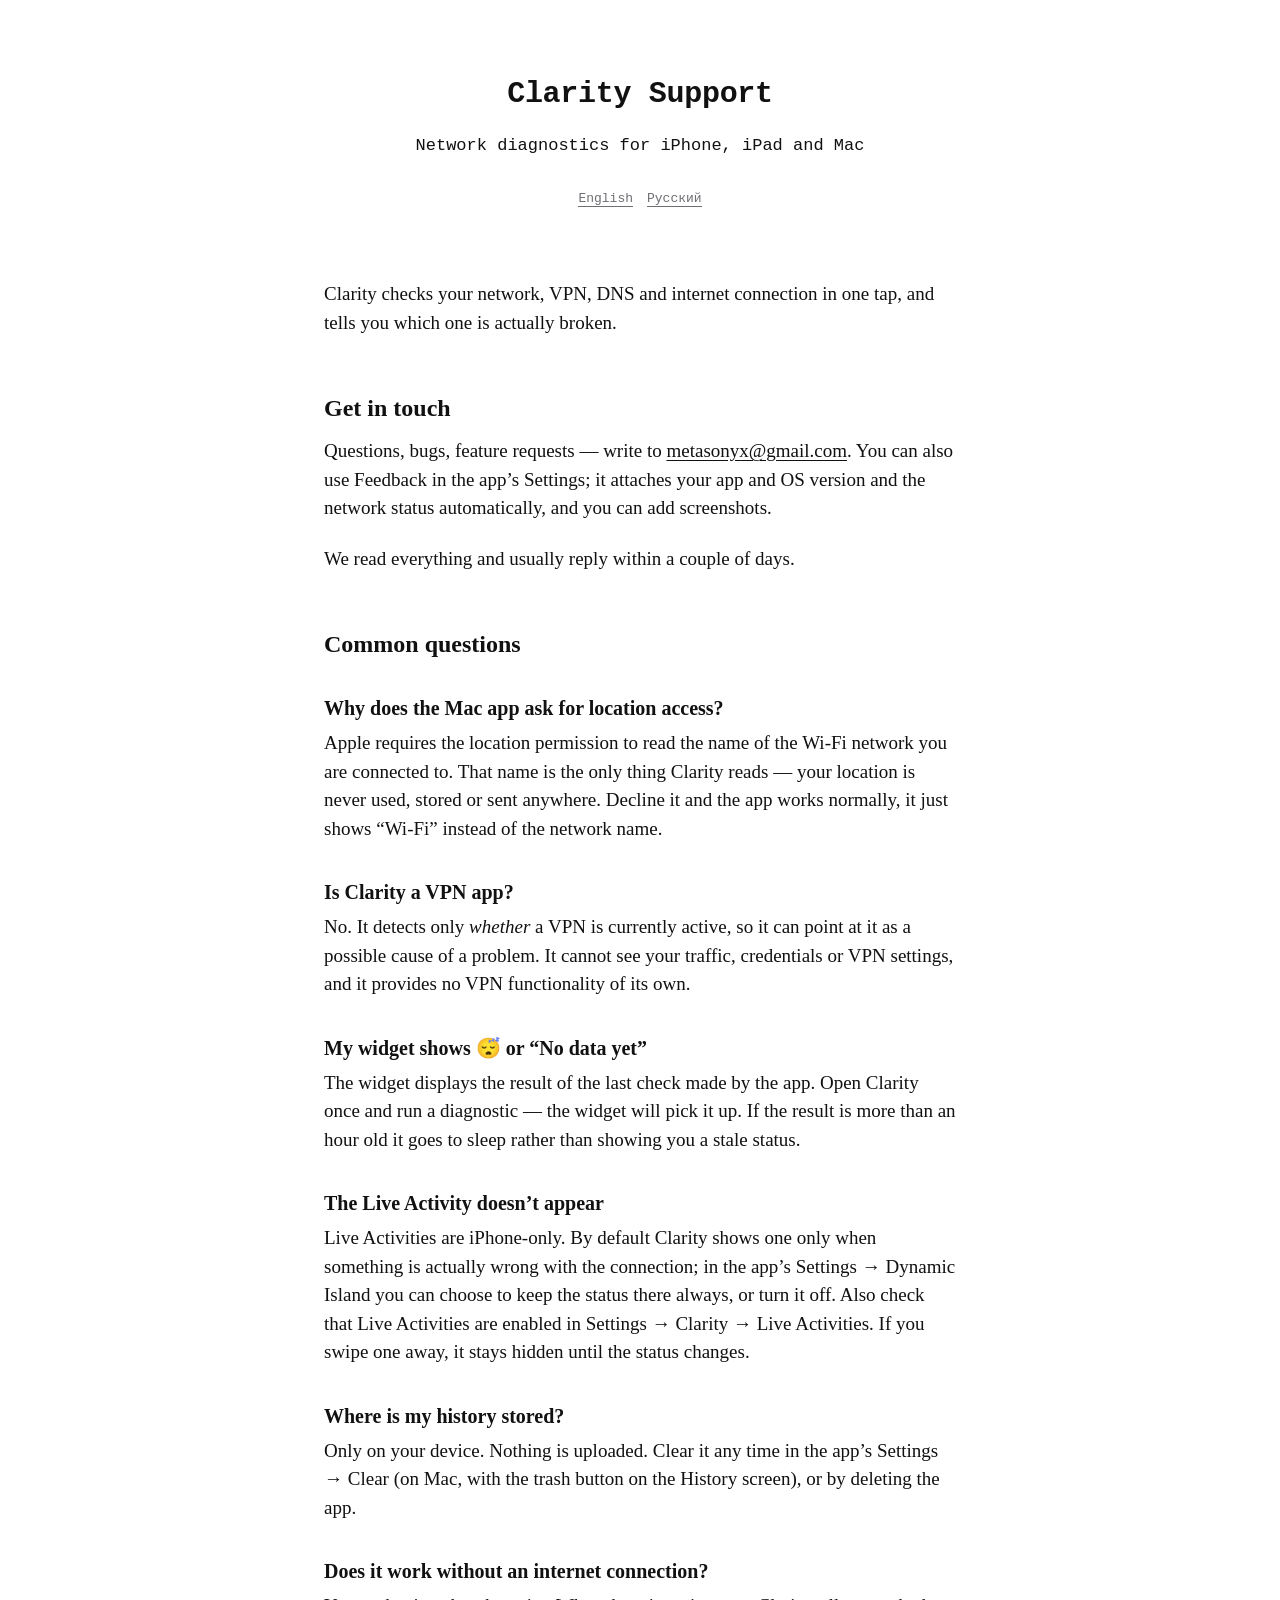
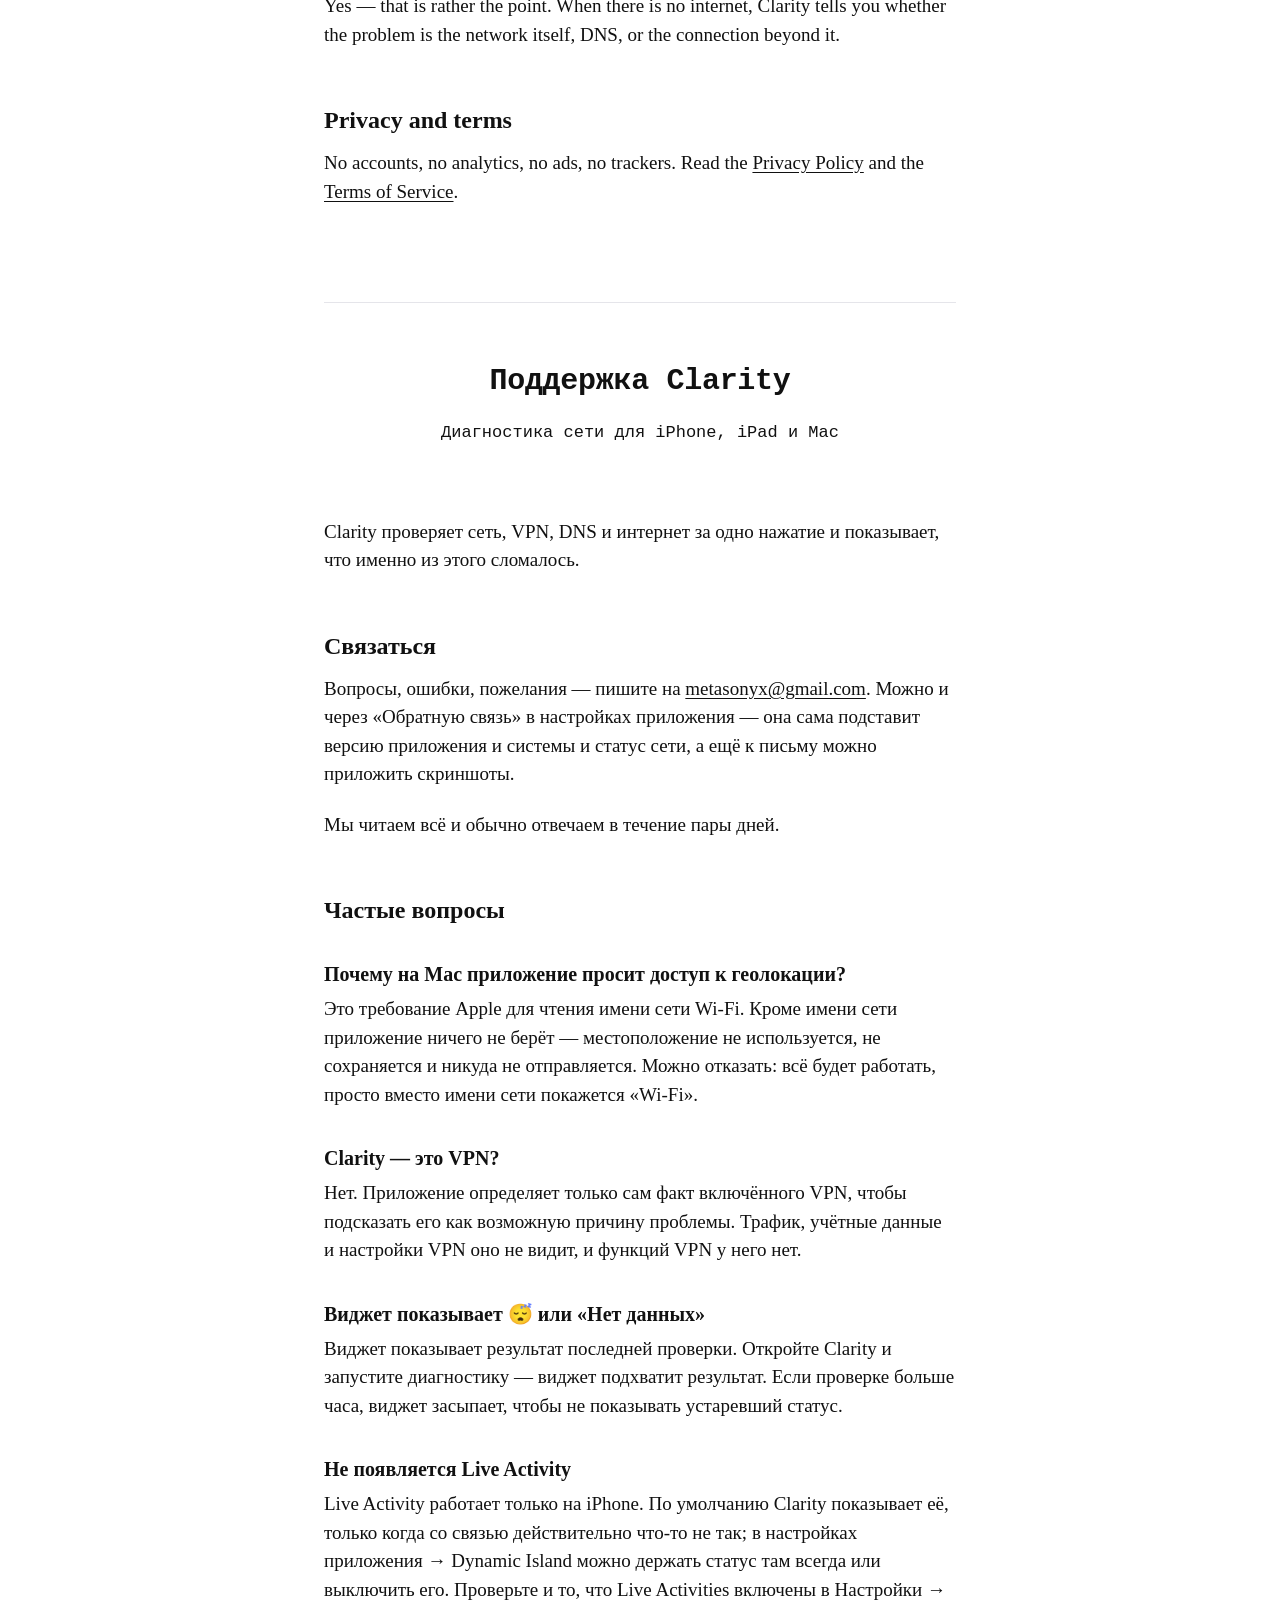
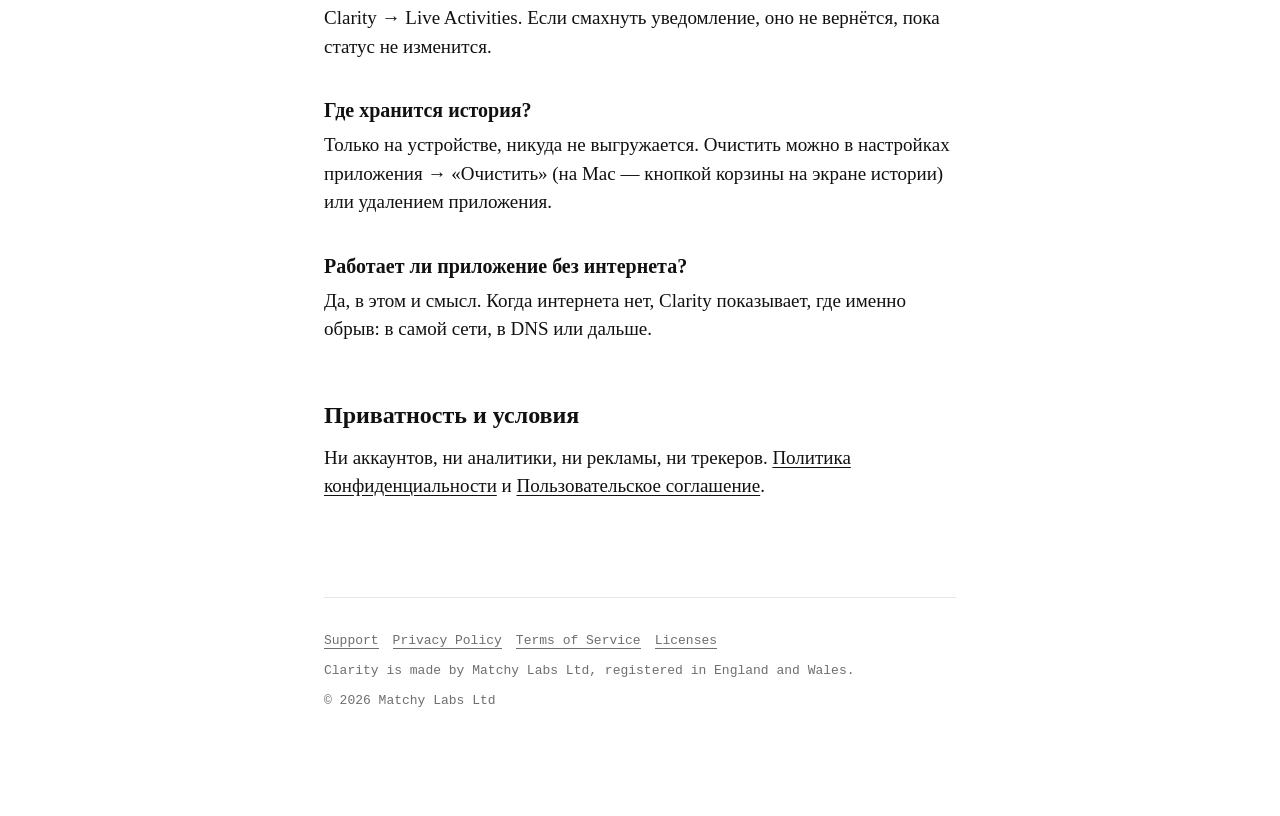
==== commit 9d37ee43: "Open-source licenses page; FAQ: feedback lives in Settings, Live Activity modes, where to clear hist" ====
--- a/index.html
+++ b/index.html
@@ -22,8 +22,8 @@
 <h2>Get in touch</h2>
 <p>Questions, bugs, feature requests — write to
 <a href="mailto:metasonyx@gmail.com">metasonyx@gmail.com</a>.
-You can also use the feedback button on the History screen inside the app; it
-attaches your app and OS version automatically.</p>
+You can also use Feedback in the app’s Settings; it attaches your app and OS
+version and the network status automatically, and you can add screenshots.</p>
 <p>We read everything and usually reply within a couple of days.</p>
 
 <h2>Common questions</h2>
@@ -45,14 +45,16 @@
 an hour old it goes to sleep rather than showing you a stale status.</p>
 
 <h3>The Live Activity doesn’t appear</h3>
-<p>Live Activities are iPhone-only, and they show up only when something is
-actually wrong with the connection. Check that they are enabled in
-Settings → Clarity → Live Activities. If you swipe one away, it stays hidden
-until the status changes.</p>
+<p>Live Activities are iPhone-only. By default Clarity shows one only when
+something is actually wrong with the connection; in the app’s Settings →
+Dynamic Island you can choose to keep the status there always, or turn it off.
+Also check that Live Activities are enabled in Settings → Clarity → Live Activities.
+If you swipe one away, it stays hidden until the status changes.</p>
 
 <h3>Where is my history stored?</h3>
-<p>Only on your device. Nothing is uploaded. Clear it any time with the trash
-button on the History screen, or by deleting the app.</p>
+<p>Only on your device. Nothing is uploaded. Clear it any time in the app’s
+Settings → Clear (on Mac, with the trash button on the History screen), or by
+deleting the app.</p>
 
 <h3>Does it work without an internet connection?</h3>
 <p>Yes — that is rather the point. When there is no internet, Clarity tells you
@@ -77,8 +79,9 @@
 <h2>Связаться</h2>
 <p>Вопросы, ошибки, пожелания — пишите на
 <a href="mailto:metasonyx@gmail.com">metasonyx@gmail.com</a>.
-Можно и через кнопку обратной связи на экране истории — она сама подставит
-версию приложения и системы.</p>
+Можно и через «Обратную связь» в настройках приложения — она сама подставит
+версию приложения и системы и статус сети, а ещё к письму можно приложить
+скриншоты.</p>
 <p>Мы читаем всё и обычно отвечаем в течение пары дней.</p>
 
 <h2>Частые вопросы</h2>
@@ -100,14 +103,16 @@
 засыпает, чтобы не показывать устаревший статус.</p>
 
 <h3>Не появляется Live Activity</h3>
-<p>Live Activity работает только на iPhone и только когда со связью
-действительно что-то не так. Проверьте, что они включены в
-Настройки → Clarity → Live Activities. Если смахнуть уведомление, оно
-не вернётся, пока статус не изменится.</p>
+<p>Live Activity работает только на iPhone. По умолчанию Clarity показывает её,
+только когда со связью действительно что-то не так; в настройках приложения →
+Dynamic Island можно держать статус там всегда или выключить его. Проверьте
+и то, что Live Activities включены в Настройки → Clarity → Live Activities.
+Если смахнуть уведомление, оно не вернётся, пока статус не изменится.</p>
 
 <h3>Где хранится история?</h3>
-<p>Только на устройстве, никуда не выгружается. Очистить можно кнопкой корзины
-на экране истории или удалением приложения.</p>
+<p>Только на устройстве, никуда не выгружается. Очистить можно в настройках
+приложения → «Очистить» (на Mac — кнопкой корзины на экране истории) или
+удалением приложения.</p>
 
 <h3>Работает ли приложение без интернета?</h3>
 <p>Да, в этом и смысл. Когда интернета нет, Clarity показывает, где именно
@@ -121,7 +126,7 @@
 </main>
 
 <footer>
-  <p><a href="./">Support</a><a href="privacy.html">Privacy Policy</a><a href="terms.html">Terms of Service</a></p>
+  <p><a href="./">Support</a><a href="privacy.html">Privacy Policy</a><a href="terms.html">Terms of Service</a><a href="licenses.html">Licenses</a></p>
   <p>Clarity is made by Matchy Labs Ltd, registered in England and Wales.</p>
   <p>© 2026 Matchy Labs Ltd</p>
 </footer>
